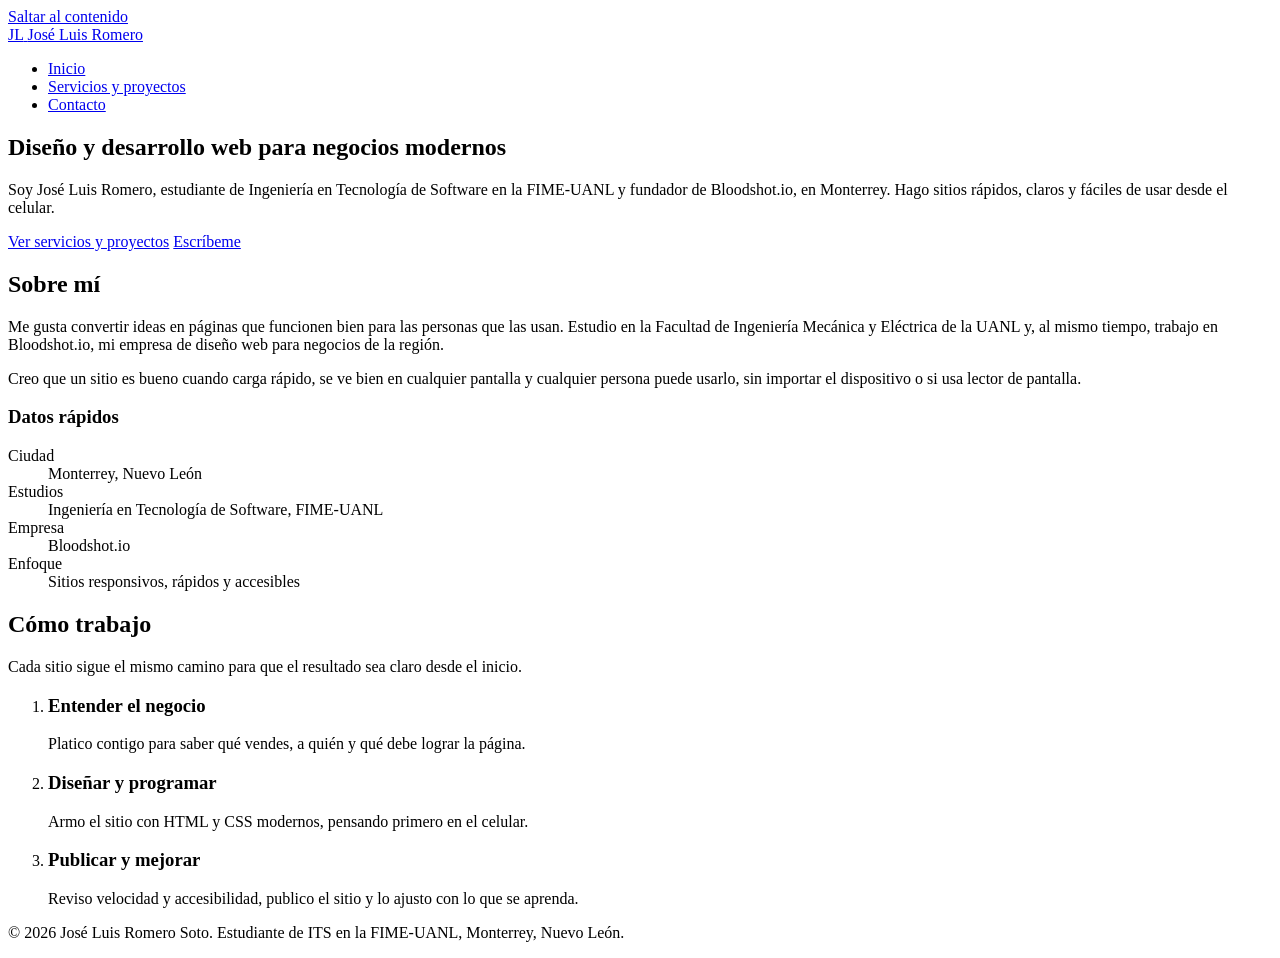
==== index.html @ 23353c53 "Subo sitio web" ====
<!DOCTYPE html>
<html lang="es">
<head>
  <meta charset="utf-8">
  <meta name="viewport" content="width=device-width, initial-scale=1">
  <title>José Luis Romero | Diseño y desarrollo web</title>
  <meta name="description" content="Portafolio de José Luis Romero Soto, estudiante de ITS y fundador de Bloodshot.io en Monterrey.">
  <link rel="icon" href="data:image/svg+xml,%3Csvg xmlns='http://www.w3.org/2000/svg' viewBox='0 0 32 32'%3E%3Ccircle cx='16' cy='16' r='16' fill='%231f4e9e'/%3E%3Ctext x='16' y='21' font-size='14' font-family='Arial' font-weight='700' text-anchor='middle' fill='white'%3EJL%3C/text%3E%3C/svg%3E">
  <link rel="stylesheet" href="css/styles.css">
</head>
<body>
  <a class="skip-link" href="#contenido">Saltar al contenido</a>

  <header class="site-header">
    <div class="contenedor header-inner">
      <a class="marca" href="index.html">
        <span class="marca-icono" aria-hidden="true">JL</span>
        <span>José Luis Romero</span>
      </a>
      <nav aria-label="Principal">
        <ul class="menu">
          <li><a href="index.html" aria-current="page">Inicio</a></li>
          <li><a href="servicios.html">Servicios y proyectos</a></li>
          <li><a href="contacto.html">Contacto</a></li>
        </ul>
      </nav>
    </div>
  </header>

  <main id="contenido" tabindex="-1">
    <section class="hero" aria-labelledby="titulo-inicio">
      <div class="contenedor">
        <h1 id="titulo-inicio">Diseño y desarrollo web para negocios modernos</h1>
        <p class="lead">
          Soy José Luis Romero, estudiante de Ingeniería en Tecnología de
          Software en la FIME-UANL y fundador de Bloodshot.io, en Monterrey.
          Hago sitios rápidos, claros y fáciles de usar desde el celular.
        </p>
        <div class="acciones">
          <a class="btn" href="servicios.html">Ver servicios y proyectos</a>
          <a class="btn btn-secundario" href="contacto.html">Escríbeme</a>
        </div>
      </div>
    </section>

    <section class="seccion" aria-labelledby="titulo-sobre-mi">
      <div class="contenedor grid-2">
        <article>
          <h2 id="titulo-sobre-mi">Sobre mí</h2>
          <p>
            Me gusta convertir ideas en páginas que funcionen bien para las
            personas que las usan. Estudio en la Facultad de Ingeniería
            Mecánica y Eléctrica de la UANL y, al mismo tiempo, trabajo en
            Bloodshot.io, mi empresa de diseño web para negocios de la región.
          </p>
          <p>
            Creo que un sitio es bueno cuando carga rápido, se ve bien en
            cualquier pantalla y cualquier persona puede usarlo, sin importar
            el dispositivo o si usa lector de pantalla.
          </p>
        </article>
        <aside class="tarjeta" aria-labelledby="titulo-datos">
          <h3 id="titulo-datos">Datos rápidos</h3>
          <dl class="datos">
            <div>
              <dt>Ciudad</dt>
              <dd>Monterrey, Nuevo León</dd>
            </div>
            <div>
              <dt>Estudios</dt>
              <dd>Ingeniería en Tecnología de Software, FIME-UANL</dd>
            </div>
            <div>
              <dt>Empresa</dt>
              <dd>Bloodshot.io</dd>
            </div>
            <div>
              <dt>Enfoque</dt>
              <dd>Sitios responsivos, rápidos y accesibles</dd>
            </div>
          </dl>
        </aside>
      </div>
    </section>

    <section class="seccion seccion-gris" aria-labelledby="titulo-proceso">
      <div class="contenedor">
        <h2 id="titulo-proceso">Cómo trabajo</h2>
        <p class="intro">
          Cada sitio sigue el mismo camino para que el resultado sea claro
          desde el inicio.
        </p>
        <ol class="pasos grid-3">
          <li>
            <h3>Entender el negocio</h3>
            <p>Platico contigo para saber qué vendes, a quién y qué debe lograr la página.</p>
          </li>
          <li>
            <h3>Diseñar y programar</h3>
            <p>Armo el sitio con HTML y CSS modernos, pensando primero en el celular.</p>
          </li>
          <li>
            <h3>Publicar y mejorar</h3>
            <p>Reviso velocidad y accesibilidad, publico el sitio y lo ajusto con lo que se aprenda.</p>
          </li>
        </ol>
      </div>
    </section>
  </main>

  <footer class="site-footer">
    <div class="contenedor">
      <p>&copy; 2026 José Luis Romero Soto. Estudiante de ITS en la FIME-UANL, Monterrey, Nuevo León.</p>
    </div>
  </footer>
</body>
</html>
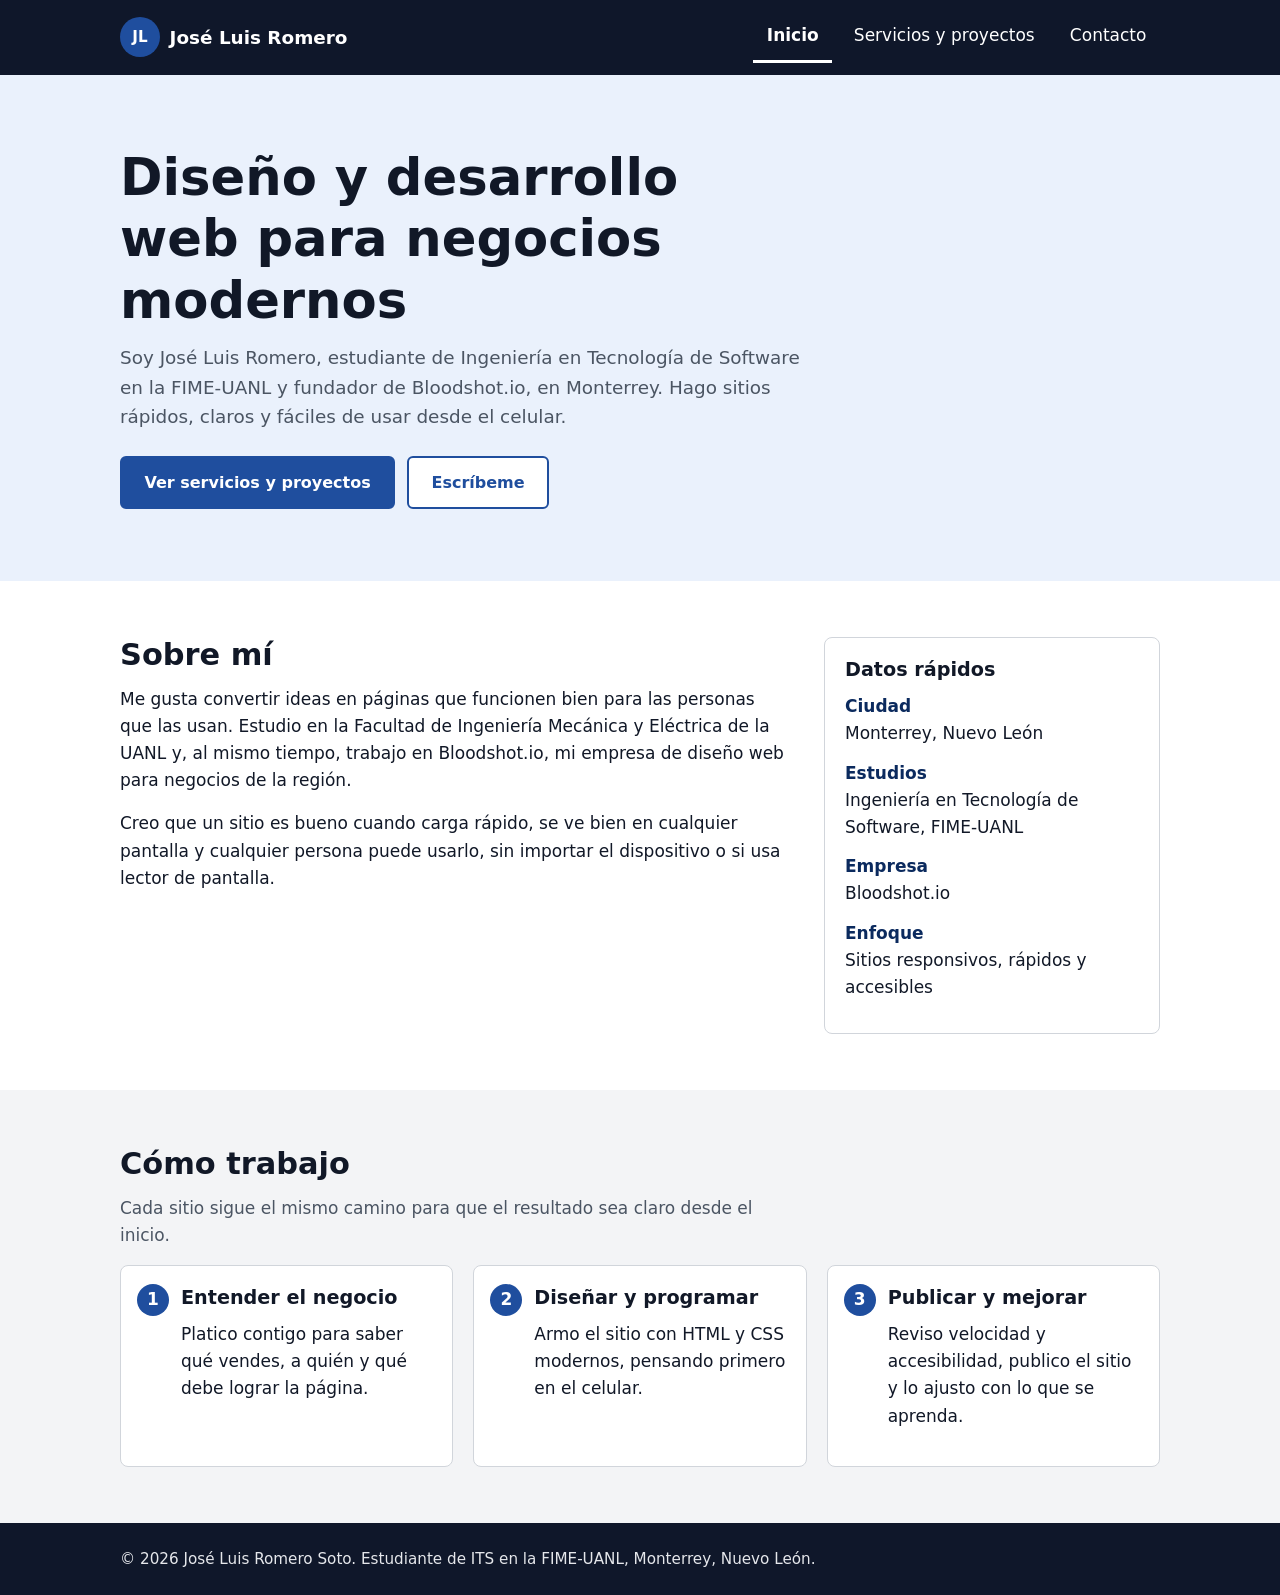
==== commit dd272a59: "Add files via upload" ====
--- a/index.html
+++ b/index.html
@@ -5,7 +5,7 @@
   <meta name="viewport" content="width=device-width, initial-scale=1">
   <title>José Luis Romero | Diseño y desarrollo web</title>
   <meta name="description" content="Portafolio de José Luis Romero Soto, estudiante de ITS y fundador de Bloodshot.io en Monterrey.">
-  <link rel="icon" href="data:image/svg+xml,%3Csvg xmlns='http://www.w3.org/2000/svg' viewBox='0 0 32 32'%3E%3Ccircle cx='16' cy='16' r='16' fill='%231f4e9e'/%3E%3Ctext x='16' y='21' font-size='14' font-family='Arial' font-weight='700' text-anchor='middle' fill='white'%3EJL%3C/text%3E%3C/svg%3E">
+  <link rel="icon" href="data:image/svg+xml,%3Csvg%20xmlns='http://www.w3.org/2000/svg'%20viewBox='0%200%2032%2032'%3E%3Ccircle%20cx='16'%20cy='16'%20r='16'%20fill='%231f4e9e'/%3E%3Ctext%20x='16'%20y='21'%20font-size='14'%20font-family='Arial'%20font-weight='700'%20text-anchor='middle'%20fill='white'%3EJL%3C/text%3E%3C/svg%3E">
   <link rel="stylesheet" href="css/styles.css">
 </head>
 <body>
@@ -45,7 +45,7 @@
 
     <section class="seccion" aria-labelledby="titulo-sobre-mi">
       <div class="contenedor grid-2">
-        <article>
+        <div>
           <h2 id="titulo-sobre-mi">Sobre mí</h2>
           <p>
             Me gusta convertir ideas en páginas que funcionen bien para las
@@ -58,7 +58,7 @@
             cualquier pantalla y cualquier persona puede usarlo, sin importar
             el dispositivo o si usa lector de pantalla.
           </p>
-        </article>
+        </div>
         <aside class="tarjeta" aria-labelledby="titulo-datos">
           <h3 id="titulo-datos">Datos rápidos</h3>
           <dl class="datos">
--- a/css/styles.css
+++ b/css/styles.css
@@ -0,0 +1,421 @@
+/* ==========================================================
+   Portafolio de JosÃ© Luis Romero Soto
+   DiseÃ±o mobile-first con Flexbox y Grid.
+   Un breakpoint principal: 768px.
+   ========================================================== */
+
+:root {
+  --tinta: #111827;
+  --suave: #4b5563;
+  --azul: #1f4e9e;
+  --azul-oscuro: #0b2a5e;
+  --azul-claro: #eaf1fc;
+  --oscuro: #0f172a;
+  --gris: #f3f4f6;
+  --borde: #d1d5db;
+  --foco: #f2a900;
+}
+
+* {
+  box-sizing: border-box;
+}
+
+body {
+  margin: 0;
+  font-family: system-ui, -apple-system, "Segoe UI", Roboto, Arial, sans-serif;
+  font-size: 1.0625rem;
+  line-height: 1.6;
+  color: var(--tinta);
+  background-color: #ffffff;
+}
+
+img,
+svg {
+  max-width: 100%;
+}
+
+a {
+  color: var(--azul);
+}
+
+a:hover {
+  color: var(--azul-oscuro);
+}
+
+/* Foco visible para quien navega con teclado */
+a:focus,
+button:focus,
+input:focus,
+select:focus,
+textarea:focus,
+summary:focus {
+  outline: 3px solid var(--foco);
+  outline-offset: 2px;
+}
+
+h1,
+h2,
+h3 {
+  line-height: 1.2;
+  margin: 0 0 0.75rem;
+}
+
+h1 {
+  font-size: 2rem;
+}
+
+h2 {
+  font-size: 1.6rem;
+}
+
+h3 {
+  font-size: 1.2rem;
+}
+
+p {
+  margin: 0 0 1rem;
+}
+
+.contenedor {
+  width: 100%;
+  max-width: 1080px;
+  margin: 0 auto;
+  padding: 0 1.25rem;
+}
+
+/* ---------- Enlace para saltar al contenido ---------- */
+.skip-link {
+  position: absolute;
+  left: 0.5rem;
+  top: -4rem;
+  z-index: 10;
+  padding: 0.6rem 1rem;
+  background-color: #ffffff;
+  color: var(--tinta);
+  font-weight: 700;
+  border: 2px solid var(--tinta);
+}
+
+.skip-link:focus {
+  top: 0.5rem;
+}
+
+/* ---------- Encabezado y navegaciÃ³n (Flexbox) ---------- */
+.site-header {
+  background-color: var(--oscuro);
+  color: #ffffff;
+}
+
+.header-inner {
+  display: flex;
+  flex-direction: column;
+  align-items: flex-start;
+  gap: 0.5rem;
+  padding-top: 0.75rem;
+  padding-bottom: 0.75rem;
+}
+
+.marca {
+  display: flex;
+  align-items: center;
+  gap: 0.6rem;
+  color: #ffffff;
+  font-weight: 700;
+  font-size: 1.15rem;
+  text-decoration: none;
+}
+
+.marca:hover {
+  color: #ffffff;
+}
+
+.marca-icono {
+  display: flex;
+  align-items: center;
+  justify-content: center;
+  width: 2.5rem;
+  height: 2.5rem;
+  border-radius: 50%;
+  background-color: var(--azul);
+  font-size: 0.95rem;
+}
+
+.menu {
+  display: flex;
+  flex-wrap: wrap;
+  gap: 0.25rem 0.5rem;
+  margin: 0;
+  padding: 0;
+  list-style: none;
+}
+
+.menu a {
+  display: block;
+  padding: 0.65rem 0.85rem;
+  color: #ffffff;
+  text-decoration: none;
+  border-bottom: 3px solid transparent;
+}
+
+.menu a:hover {
+  border-bottom-color: #9db9e8;
+}
+
+.menu a[aria-current="page"] {
+  border-bottom-color: #ffffff;
+  font-weight: 700;
+}
+
+/* ---------- Portada (hero) ---------- */
+.hero {
+  background-color: var(--azul-claro);
+  padding: 2.5rem 0;
+}
+
+.hero h1 {
+  font-size: 2.1rem;
+  max-width: 18ch;
+}
+
+.hero .lead {
+  max-width: 60ch;
+  font-size: 1.15rem;
+  color: var(--suave);
+}
+
+.acciones {
+  display: flex;
+  flex-wrap: wrap;
+  gap: 0.75rem;
+  margin-top: 1.5rem;
+}
+
+.btn {
+  display: inline-block;
+  padding: 0.75rem 1.4rem;
+  border: 2px solid var(--azul);
+  border-radius: 6px;
+  background-color: var(--azul);
+  color: #ffffff;
+  font-weight: 700;
+  font-size: 1rem;
+  text-decoration: none;
+  cursor: pointer;
+}
+
+.btn:hover {
+  background-color: var(--azul-oscuro);
+  border-color: var(--azul-oscuro);
+  color: #ffffff;
+}
+
+.btn-secundario {
+  background-color: #ffffff;
+  color: var(--azul);
+}
+
+.btn-secundario:hover {
+  background-color: var(--azul);
+  color: #ffffff;
+}
+
+/* ---------- Secciones ---------- */
+.seccion {
+  padding: 2.5rem 0;
+}
+
+.seccion-gris {
+  background-color: var(--gris);
+}
+
+.intro {
+  max-width: 62ch;
+  color: var(--suave);
+}
+
+/* Rejillas (Grid): una columna en mÃ³vil */
+.grid-2,
+.grid-3 {
+  display: grid;
+  grid-template-columns: 1fr;
+  gap: 1.25rem;
+}
+
+.tarjeta {
+  padding: 1.25rem;
+  background-color: #ffffff;
+  border: 1px solid var(--borde);
+  border-radius: 8px;
+}
+
+.tarjeta p:last-child {
+  margin-bottom: 0;
+}
+
+.etiqueta {
+  display: inline-block;
+  margin-bottom: 0.6rem;
+  padding: 0.15rem 0.6rem;
+  border-radius: 999px;
+  background-color: var(--azul-claro);
+  color: var(--azul-oscuro);
+  font-size: 0.85rem;
+  font-weight: 700;
+}
+
+.pasos {
+  margin: 0;
+  padding: 0;
+  list-style: none;
+  counter-reset: paso;
+}
+
+.pasos li {
+  position: relative;
+  padding: 1.25rem 1.25rem 1.25rem 3.75rem;
+  background-color: #ffffff;
+  border: 1px solid var(--borde);
+  border-radius: 8px;
+  counter-increment: paso;
+}
+
+.pasos li::before {
+  content: counter(paso);
+  position: absolute;
+  left: 1rem;
+  top: 1.1rem;
+  display: flex;
+  align-items: center;
+  justify-content: center;
+  width: 2rem;
+  height: 2rem;
+  border-radius: 50%;
+  background-color: var(--azul);
+  color: #ffffff;
+  font-weight: 700;
+}
+
+.datos {
+  margin: 0;
+}
+
+.datos dt {
+  font-weight: 700;
+  color: var(--azul-oscuro);
+}
+
+.datos dd {
+  margin: 0 0 0.75rem;
+}
+
+.tecnologias {
+  margin: 0.75rem 0 0;
+  padding: 0;
+  list-style: none;
+  display: flex;
+  flex-wrap: wrap;
+  gap: 0.4rem;
+}
+
+.tecnologias li {
+  padding: 0.1rem 0.6rem;
+  border: 1px solid var(--borde);
+  border-radius: 4px;
+  font-size: 0.9rem;
+  color: var(--suave);
+}
+
+/* ---------- Formulario ---------- */
+.formulario {
+  display: flex;
+  flex-direction: column;
+  gap: 1rem;
+}
+
+.campo {
+  display: flex;
+  flex-direction: column;
+  gap: 0.3rem;
+}
+
+.campo label {
+  font-weight: 700;
+}
+
+.ayuda {
+  font-size: 0.9rem;
+  color: var(--suave);
+}
+
+.campo input,
+.campo select,
+.campo textarea {
+  width: 100%;
+  padding: 0.7rem 0.8rem;
+  font: inherit;
+  color: var(--tinta);
+  background-color: #ffffff;
+  border: 2px solid #6b7280;
+  border-radius: 6px;
+}
+
+.campo textarea {
+  min-height: 9rem;
+  resize: vertical;
+}
+
+/* ---------- Pie de pÃ¡gina ---------- */
+.site-footer {
+  padding: 1.5rem 0;
+  background-color: var(--oscuro);
+  color: #e5e7eb;
+  font-size: 0.95rem;
+}
+
+.site-footer p {
+  margin: 0;
+}
+
+.site-footer a {
+  color: #ffffff;
+}
+
+/* ==========================================================
+   Breakpoint: pantallas de 768px o mÃ¡s (tabletas y computadoras)
+   ========================================================== */
+@media (min-width: 768px) {
+  h1 {
+    font-size: 2.6rem;
+  }
+
+  h2 {
+    font-size: 1.9rem;
+  }
+
+  .header-inner {
+    flex-direction: row;
+    align-items: center;
+    justify-content: space-between;
+  }
+
+  .hero {
+    padding: 4.5rem 0;
+  }
+
+  .hero h1 {
+    font-size: 3.2rem;
+  }
+
+  .seccion {
+    padding: 3.5rem 0;
+  }
+
+  .grid-2 {
+    grid-template-columns: 2fr 1fr;
+    gap: 2rem;
+  }
+
+  .grid-3 {
+    grid-template-columns: repeat(3, 1fr);
+  }
+}
